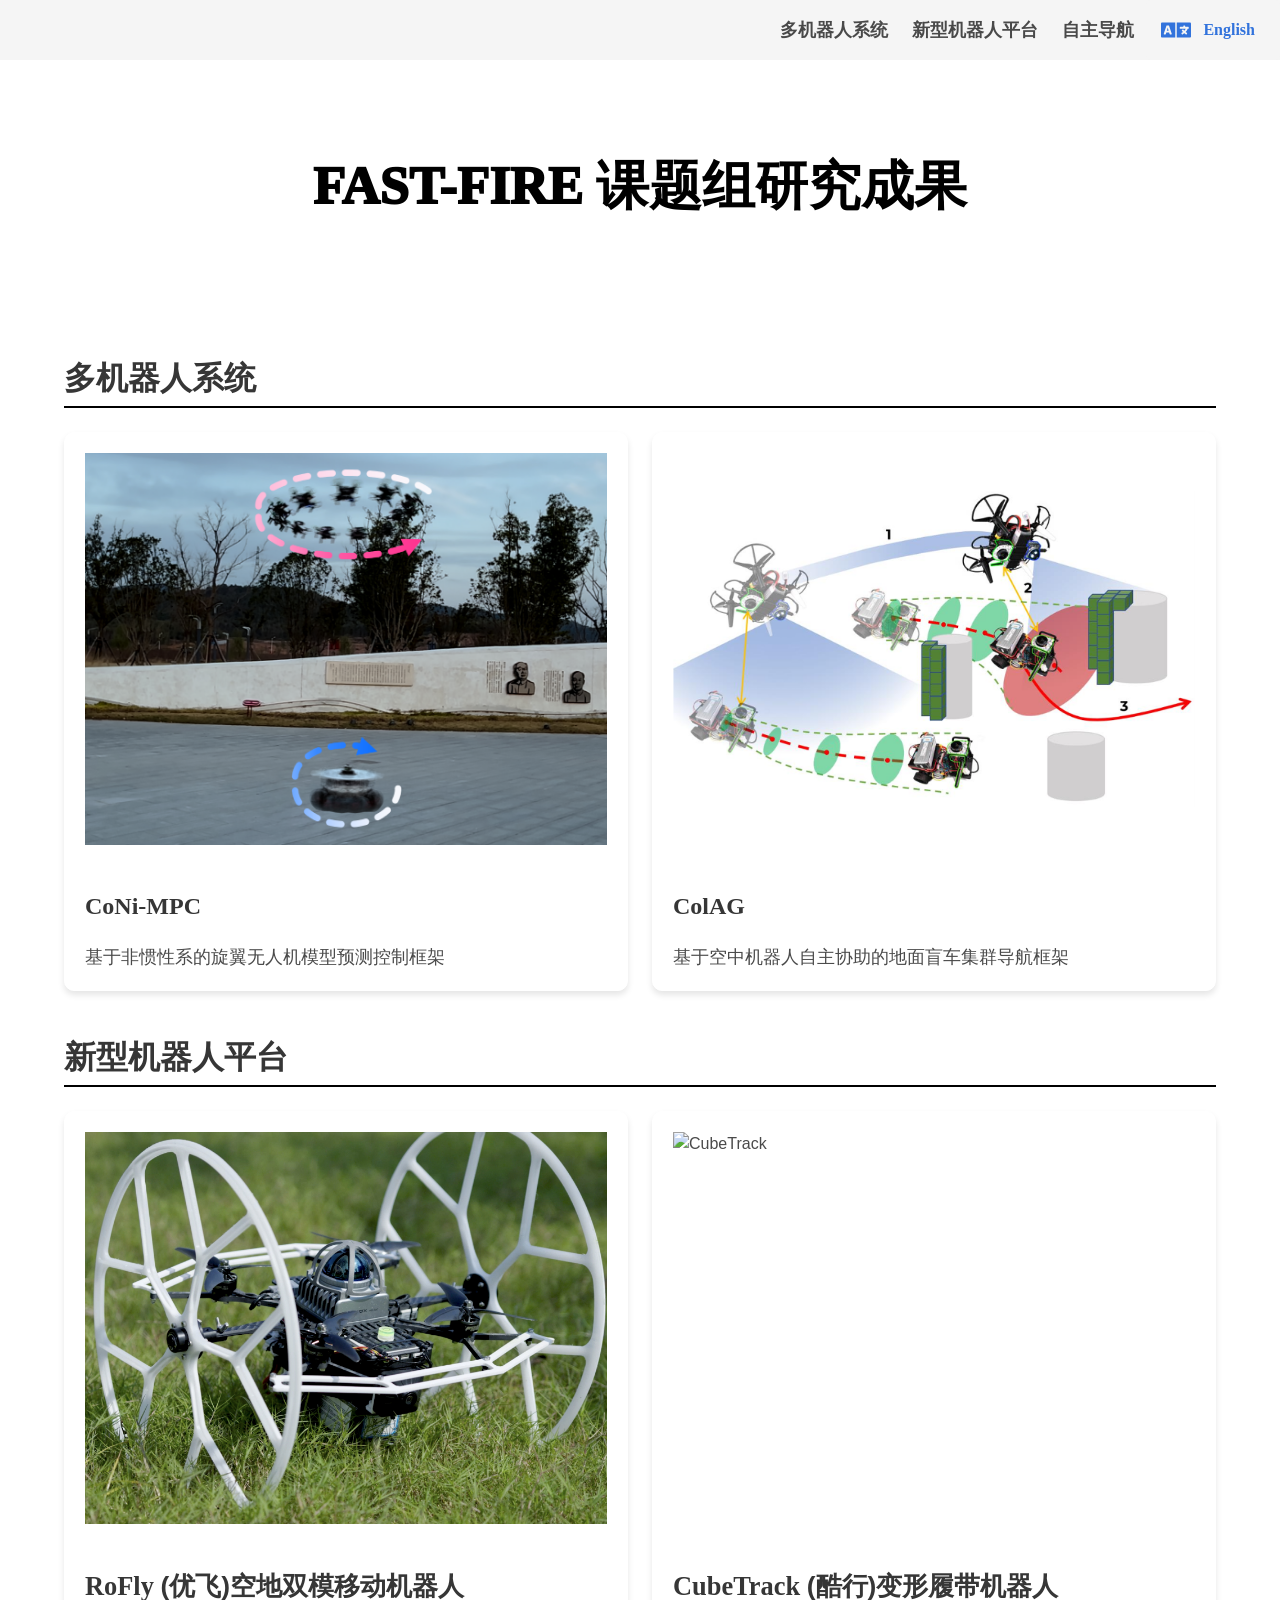
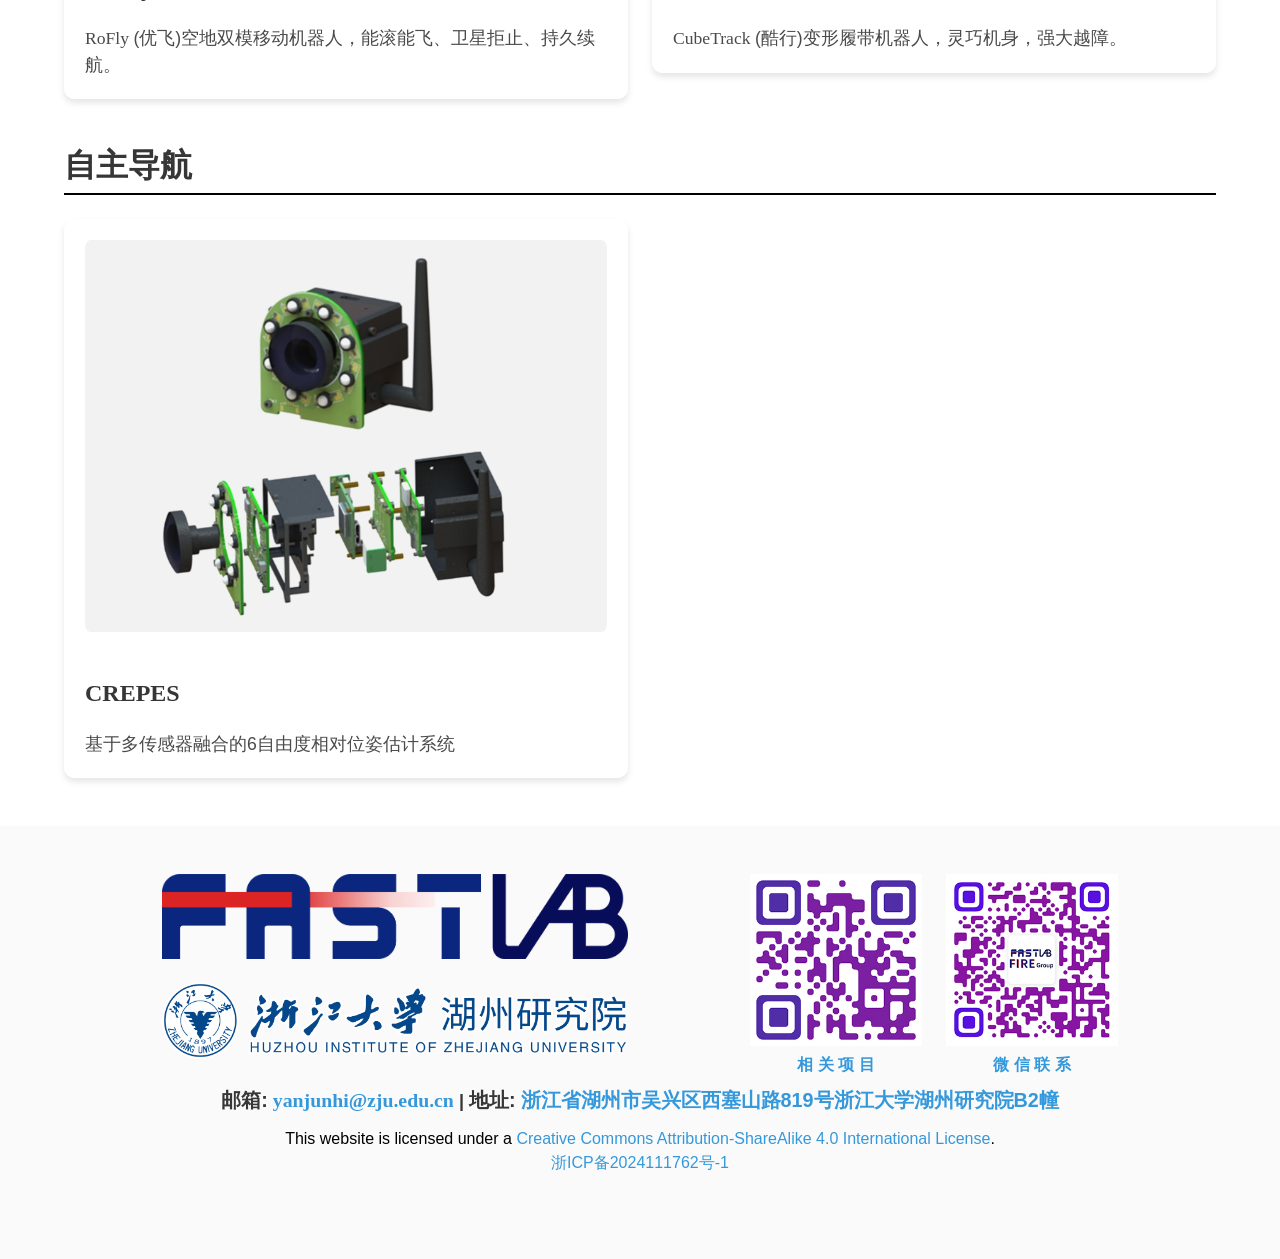
==== index.cn.html @ 3c464dfc "update chinese page Signed-off-by: XinweiCC <381713245@qq.com>" ====
<!DOCTYPE html>
<html>

<head>
  <meta charset="utf-8">
  <meta name="description" content="FAST-FIRE Research">
  <meta name="viewport" content="width=device-width, initial-scale=1">
  <title>FAST-FIRE Research</title>

  <!-- 安装Bulma框架 -->
  <link rel="stylesheet" href="./static/css/bulma.min.css">
  <!-- 自定义样式 -->
  <link rel="stylesheet" href="./static/css/index.css">
  <!-- Icon库 -->
  <link rel="stylesheet" href="https://cdn.jsdelivr.net/gh/jpswalsh/academicons@1/css/academicons.min.css">
  <script defer src="./static/js/fontawesome.all.min.js"></script>
  <!-- 动画效果 -->
  <link rel="stylesheet" href="https://cdnjs.cloudflare.com/ajax/libs/animate.css/4.1.1/animate.min.css">
</head>

<body>
  <nav class="navbar is-light" role="navigation" aria-label="main navigation">
    <div class="navbar-end">
      <div class="navbar-start">
        <a class="navbar-item text-zh" href="#multi-robot">
          <b>多机器人系统</b>
        </a>
        <a class="navbar-item text-zh" href="#novel-platforms">
          <b>新型机器人平台</b>
        </a>
        <a class="navbar-item text-zh" href="#autonomous-navigation">
          <b>自主导航</b>
        </a>
      </div>

      <div class="container is-max-desktop" style="text-align: right;">
        <button class="button is-light is-large">
          <a href="./index.html" style="display: inline-flex; align-items: center;">
            <span class="icon">
              <i class="fas fa-language"></i>
            </span>
            <span class="text-en" style="font-size: 16px; line-height: 1; padding-left: 3px;"><b>English</b></span>
          </a>
        </button>
      </div>
    </div>
  </nav>

  <section class="hero">
    <div class="hero-body">
      <div class="container is-max-desktop">
        <div class="columns is-centered">
          <div class="column has-text-centered">
            <h1 class="title is-1 main-title">
              <span class="text-en">FAST-FIRE</span>
              <span class="text-zh"> 课题组研究成果</span>
            </h1>
          </div>
        </div>
      </div>
    </div>
  </section>

  <main class="section">
    <div class="container">

      <!-- Multi-robot Systems -->
      <section class="category animate__animated animate__fadeIn" id="multi-robot">
        <h2 class="title is-3 text-zh">多机器人系统</h2>
        <div class="columns is-multiline">
          <div class="column is-one-two">
            <a rel="license" href="http://pages.fast-fire.space/CoNi-MPC/">
              <div class="box">
                <figure class="image is-4by3">
                  <img src="static/images/CoNi-MPC.png" alt="CoNi-MPC Image">
                </figure>
                <div class="spacer"></div>
                <h3 class="title is-4 text-en">CoNi-MPC</h3>
                <p class="text-zh">基于非惯性系的旋翼无人机模型预测控制框架</p>
              </div>
            </a>
          </div>
          <div class="column is-one-two">
            <a rel="license" href="http://pages.fast-fire.space/ColAG/">
              <div class="box">
                <figure class="image is-4by3">
                  <img src="static/images/ColAG.png" alt="ColAG Image">
                </figure>
                <div class="spacer"></div>
                <h3 class="title is-4 text-en">ColAG</h3>
                <p class="text-zh">基于空中机器人自主协助的地面盲车集群导航框架</p>
              </div>
            </a>
          </div>
        </div>
      </section>

      <div class="spacer"></div>

      <!-- Novel Robot Platforms -->
      <section class="category animate__animated animate__fadeIn" id="novel-platforms">
        <h2 class="title is-3 text-zh">新型机器人平台</h2>
        <div class="columns is-multiline">
          <div class="column is-one-two">
            <a rel="license" href="http://pages.fast-fire.space/RoFly/">
              <div class="box">
                <figure class="image is-4by3">
                  <img src="static/images/RoFly.png" alt="RoFly">
                </figure>
                <div class="spacer"></div>
                <h3 class="title is-4">
                  <span class="text-en">RoFly</span>
                  <span class="text-zh">(优飞)空地双模移动机器人</span>
                </h3>
                <p>
                  <span class="text-en">RoFly</span>
                  <span class="text-zh">(优飞)空地双模移动机器人，能滚能飞、卫星拒止、持久续航。</span>
                </p>
              </div>
            </a>
          </div>
          <div class="column is-one-two">
            <a rel="license" href="http://pages.fast-fire.space/CubeTrack/">
              <div class="box">
                <figure class="image is-4by3">
                  <img src="static/images/CubeTrack.png" alt="CubeTrack">
                </figure>
                <div class="spacer"></div>
                <h3 class="title is-4">
                  <span class="text-en">CubeTrack</span>
                  <span class="text-zh">(酷行)变形履带机器人</span>
                </h3>
                <p>
                  <span class="text-en">CubeTrack</span>
                  <span class="text-zh">(酷行)变形履带机器人，灵巧机身，强大越障。</span>
                </p>
              </div>
            </a>
          </div>
        </div>
      </section>

      <div class="spacer"></div>

      <!-- Autonomous Navigation -->
      <section class="category animate__animated animate__fadeIn" id="autonomous-navigation">
        <h2 class="title is-3 text-zh">自主导航</h2>
        <div class="columns is-multiline">
          <div class="column is-one-two">
            <a rel="license" href="http://pages.fast-fire.space/CREPES/">
              <div class="box">
                <figure class="image is-4by3">
                  <img src="static/images/CREPES.png" alt="CREPES">
                </figure>
                <div class="spacer"></div>
                <h3 class="title is-4 text-en">CREPES</h3>
                <p class="text-zh">基于多传感器融合的6自由度相对位姿估计系统</p>
              </div>
            </a>
          </div>
          <div class="column is-one-two">
            <!-- to be released -->
          </div>
        </div>
      </section>
    </div>
  </main>

  <!-- endfooter -->
  <footer class="footer">
    <div class="container">
      <!-- href links -->
      <div class="columns is-centered">
        <div class="column is-5 has-text-centered">
          <div class="content">
            <a rel="license" href="http://zju-fast.com">
              <img src="static/images/Fastlab.png" alt="">
            </a>
            <p></p>
            <a rel="license" href="http://hzi.zju.edu.cn/">
              <img src="static/images/Hizju.png" alt="">
            </a>
          </div>
        </div>
        <div class="column is-4 is-offset-1 has-text-centered">
          <div class="columns is-centered is-mobile">
            <div class="column">
              <div class="content">
                <a rel="license" href="http://pages.fast-fire.space">
                  <img src="static/images/qrcode_page.jpg" alt="">
                  <br>
                  <b>相 关 项 目</b>
                </a>
              </div>
            </div>
            <div class="column">
              <div class="content">
                <a rel="license" href="https://u.wechat.com/EFFxPvWiRRmMD9T_LvDgm0k">
                  <img src="static/images/qrcode_weixin.jpg" alt="">
                  <br>
                  <b>微 信 联 系</b>
                </a>
              </div>
            </div>
          </div>
        </div>
      </div>
      <!-- contact -->
      <div class="columns is-centered">
        <div class="contact-info">
          <div class="content">
            <h5>
              <span class="text-zh">邮箱:</span>
              <a rel="license" href="mailto:yanjunhi@zju.edu.cn">
                <span class="text-en">yanjunhi@zju.edu.cn</span>
              </a> |
              <span class="text-zh">地址:</span>
              <a rel="license" href="https://ditu.amap.com/place/B0G257WTA3">
                <span class="text-zh">浙江省湖州市吴兴区西塞山路819号浙江大学湖州研究院B2幢</span></a>
            </h5>
          </div>
        </div>
      </div>
      <!-- license -->
      <div class="columns is-centered">
        <div class="content">
          <p>
            This website is licensed under a <a rel="license"
              href="http://creativecommons.org/licenses/by-sa/4.0/">Creative
              Commons Attribution-ShareAlike 4.0 International License</a>.
          </p>
        </div>
      </div>
      <!-- ICP -->
      <div class="columns is-centered">
        <div class="content">
          <p>
            <a rel="license" href="https://beian.miit.gov.cn/">浙ICP备2024111762号-1</a>
          </p>
        </div>
      </div>
    </div>
  </footer>
  <!--/ endfooter -->
</body>

</html>
---- static/css/index.css ----
/* Add by xinweicc */
.spacer {
  height: 3rem;
}

body {
  background: linear-gradient(to right, #ffffff, #ffffff);
}

.main-title {
  width: 140%;
  padding: 3rem;
  color: #000000;
  font-weight: 1000;
  margin-left: calc(-20%);
  /* background-color: #69acea; */
}

.box {
  background: #ffffff;
  border: 1px solid #ffffff;
  border-radius: 10px;
  box-shadow: 0 4px 6px rgba(0, 0, 0, 0.1);
  transition: transform 0.2s;
}

.box:hover {
  transform: translateY(-5px);
}

.category h2 {
  border-bottom: 2px solid #000000;
  padding-bottom: 10px;
}

footer {
  background: #ffffff;
  color: #000000;
}

footer a {
  color: #3498db;
}

.navbar-end {
  margin-left: auto;
}

.navbar-item {
  font-size: 1.1em;
}

.text-en {
  font-family: 'Times New Roman', serif;
  font-size: 1.1em;
}

.text-zh {
  font-family: 'Microsoft YaHei', sans-serif;
  font-size: 1.1em;
}
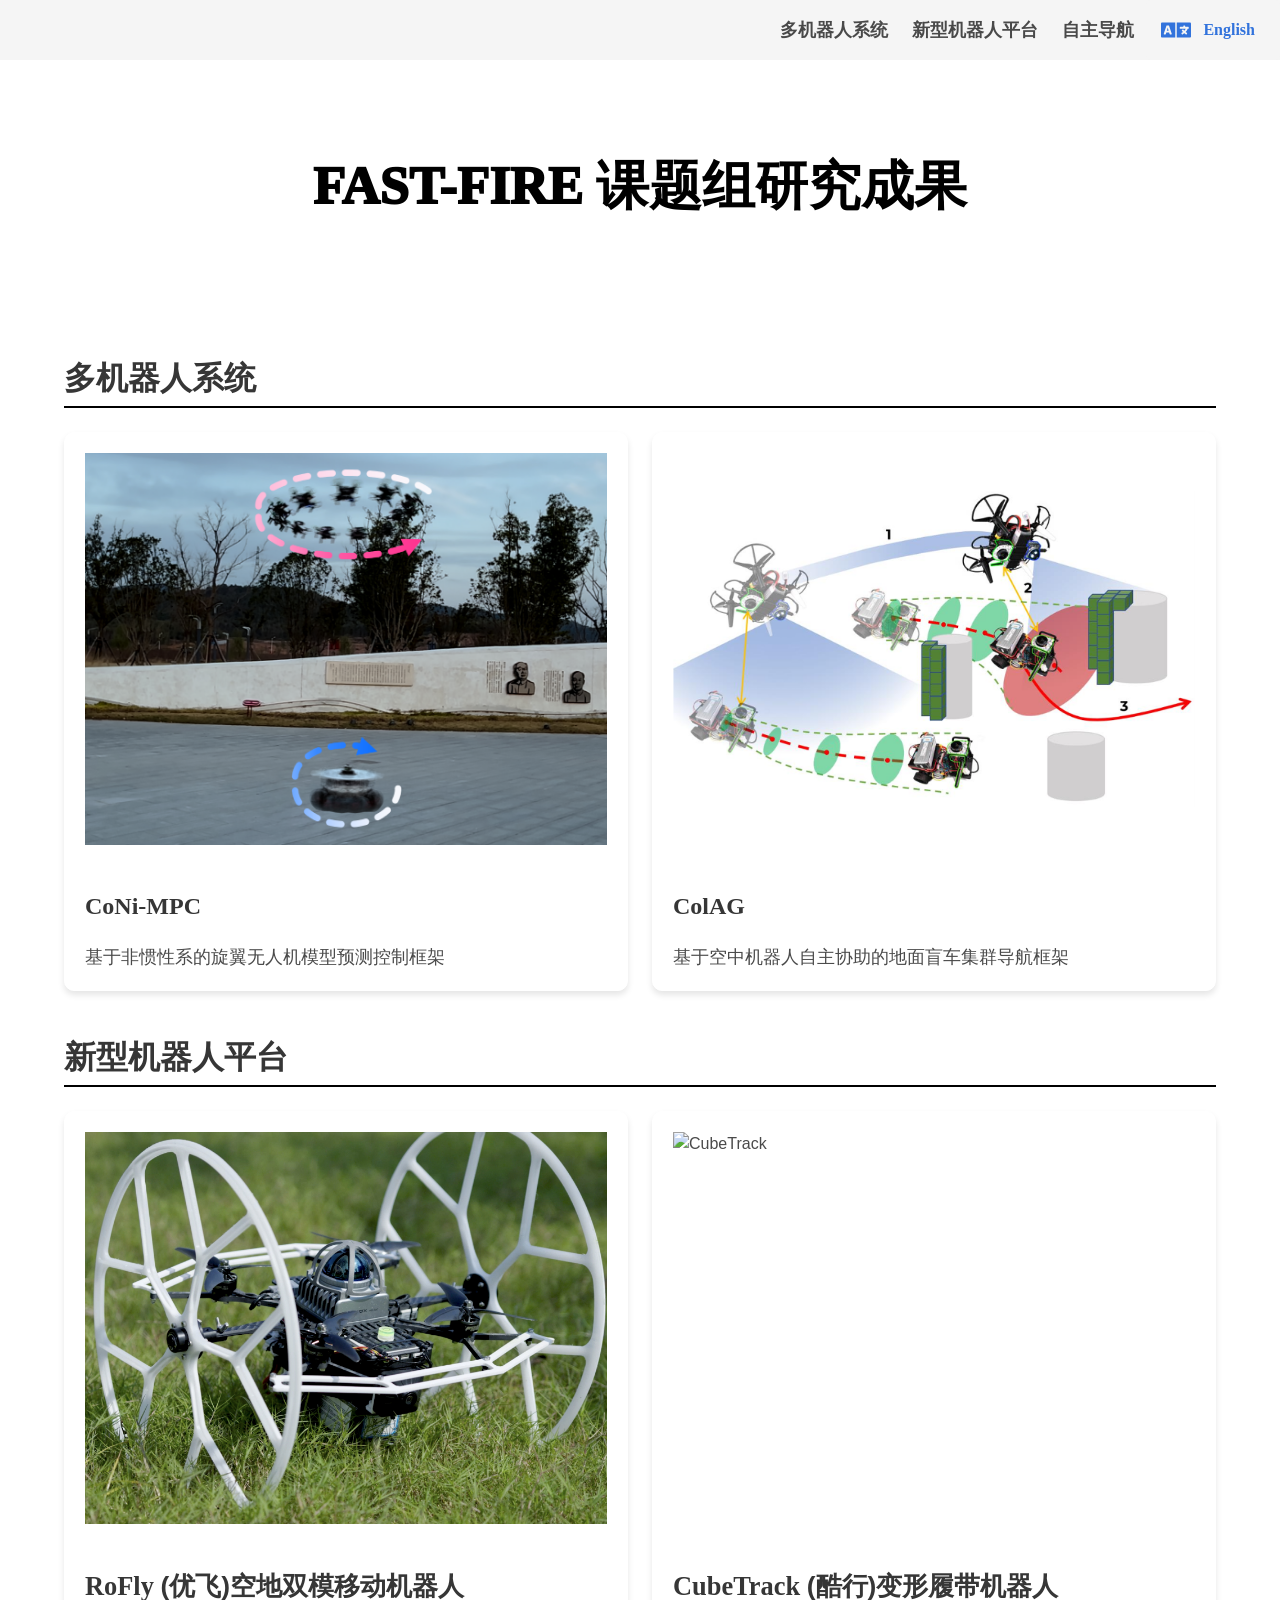
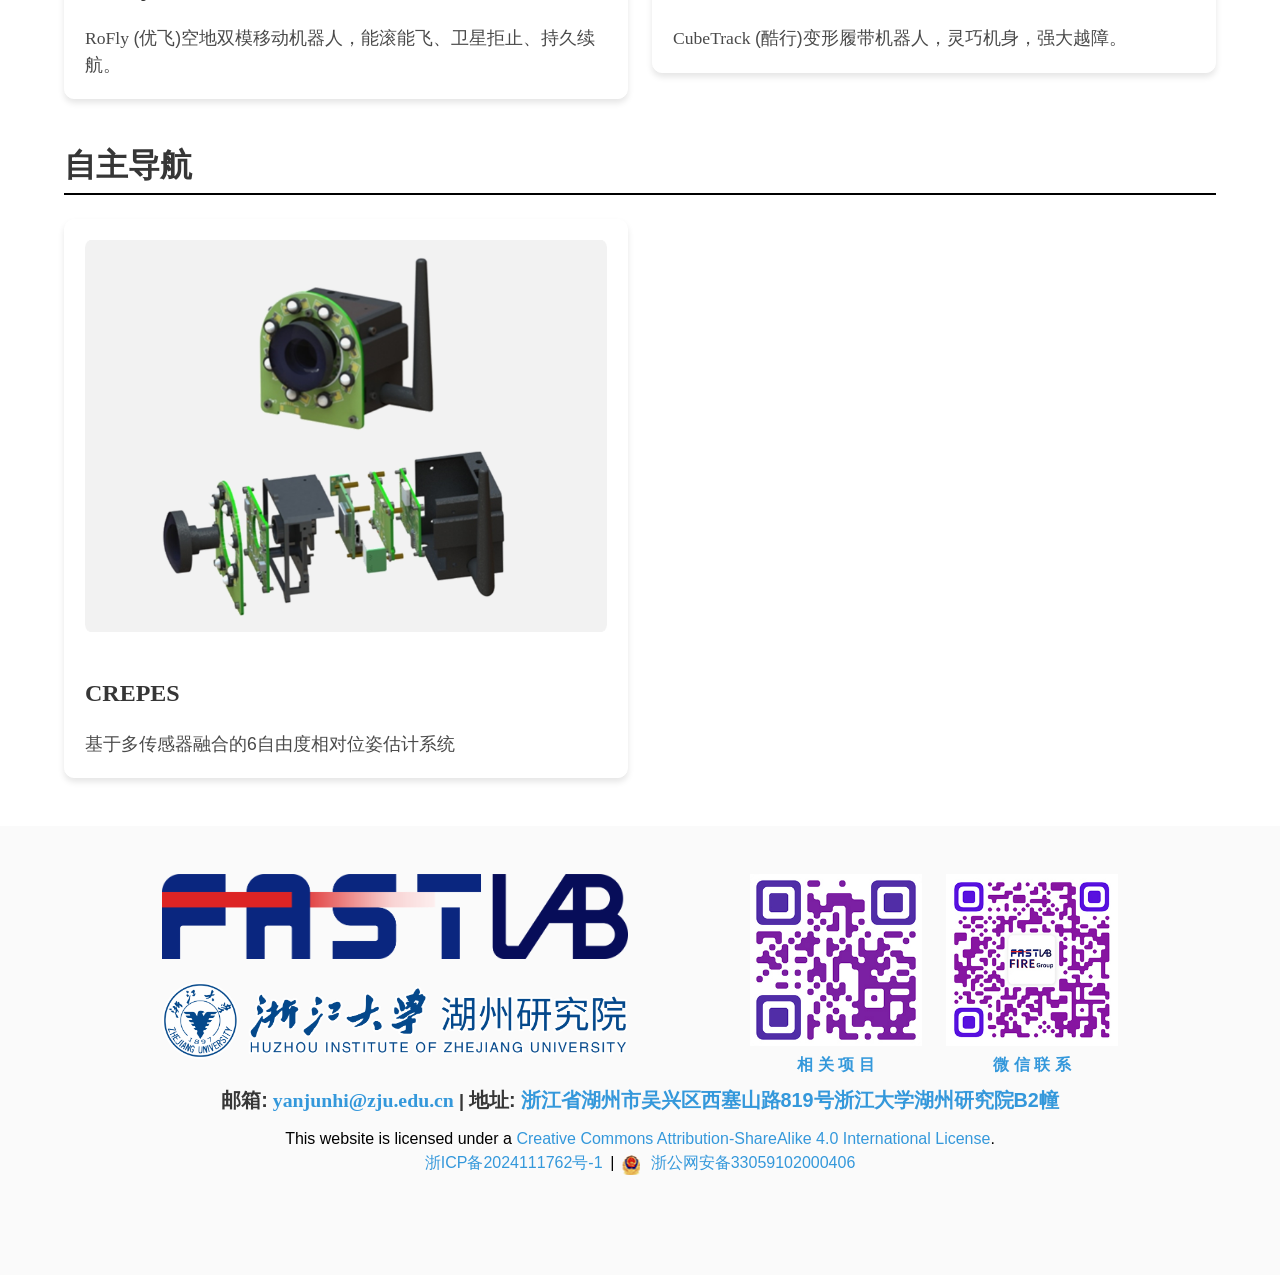
==== commit 73af1e83: "update bottom Signed-off-by: XinweiCC <381713245@qq.com>" ====
--- a/index.cn.html
+++ b/index.cn.html
@@ -233,10 +233,17 @@
       </div>
       <!-- ICP -->
       <div class="columns is-centered">
-        <div class="content">
-          <p>
-            <a rel="license" href="https://beian.miit.gov.cn/">浙ICP备2024111762号-1</a>
-          </p>
+        <div class="contact-info">
+          <div class="content">
+            <p>
+              <a rel="license" href="https://beian.miit.gov.cn/">
+                <span>浙ICP备2024111762号-1</span>
+              </a> &thinsp;|&thinsp;
+              <a rel="license" href="https://beian.mps.gov.cn/#/query/webSearch?code=33059102000406">
+                <img src="static/images/公安备案图标.png" width="18" style="vertical-align: bottom; margin-right: 3px;" />
+                <span>&thinsp;浙公网安备33059102000406</span></a>
+            <p>
+          </div>
         </div>
       </div>
     </div>
